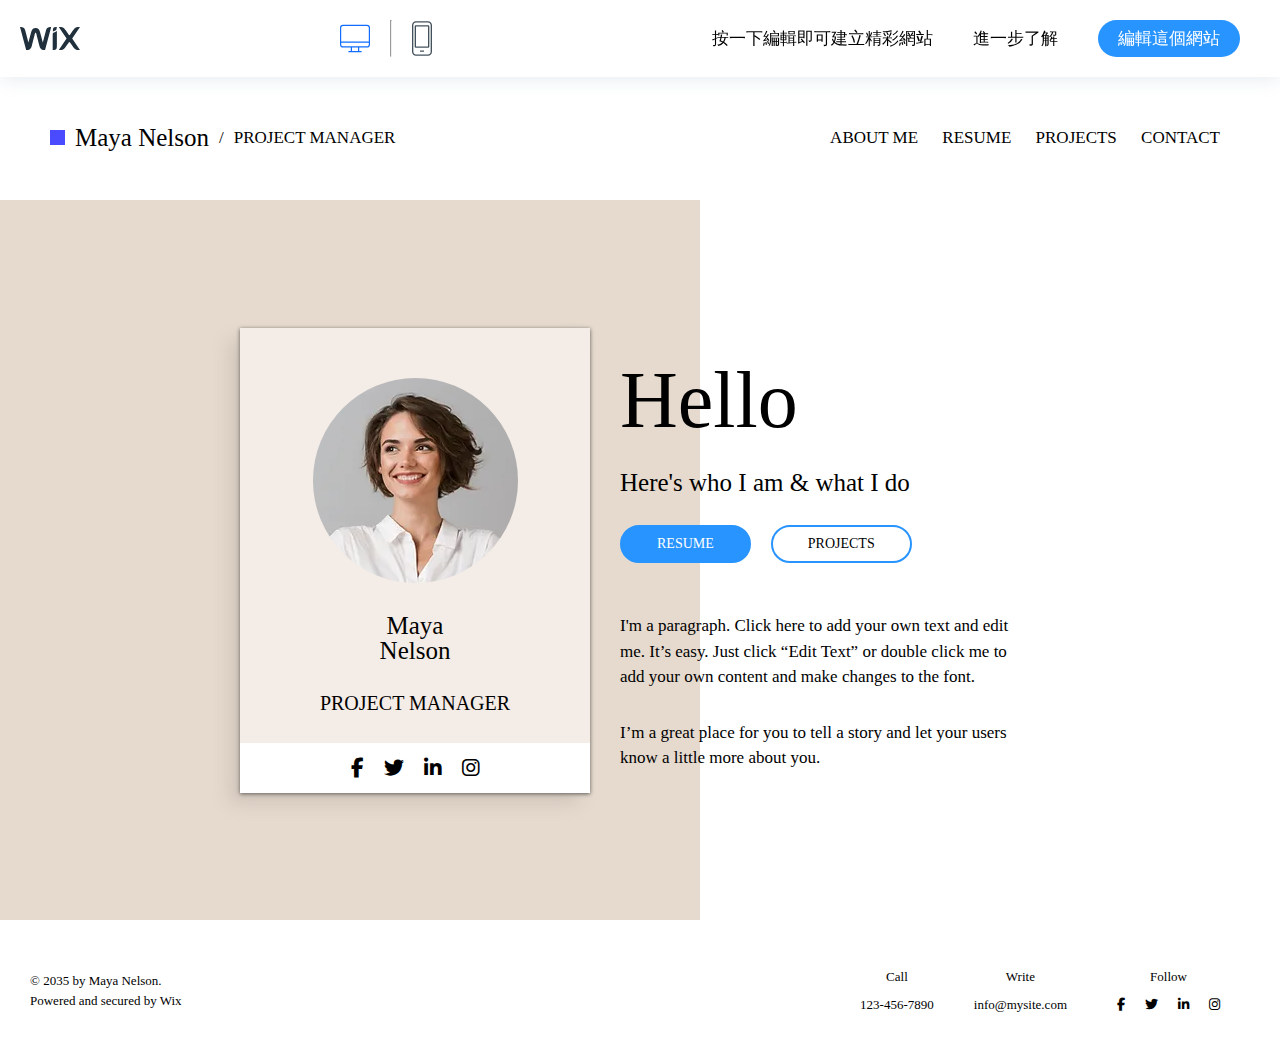
==== index.html @ eb4ec643 "try01" ====
<!DOCTYPE html>
<html lang="en">

<head>
    <meta charset="UTF-8">
    <meta name="viewport" content="width=device-width, initial-scale=1.0">
    <link rel="stylesheet" href="https://cdnjs.cloudflare.com/ajax/libs/font-awesome/6.5.1/css/all.min.css">
    <link rel="stylesheet" href="./css/reset.css">
    <link rel="stylesheet" href="./css/style.css">
    <title>商業簡歷 Website Template | WIX</title>
</head>

<body>
    <div class="announcement">
        <img class="logo" src="./img/wix.svg" alt="wix">
        <div class="pc_phone_div">
            <img class="pc_img" src="./img/pc.svg" alt="">
            <hr>
            <img class="phone_img" src="./img/phone.svg" alt="">
        </div>
        <div class="edit_web">
            <p>按一下編輯即可建立精彩網站</p>
            <a href="">進一步了解</a>
            <a class="edit_web_btn" href="">編輯這個網站</a>
        </div>
    </div>
    <header>
        <h1><span></span><a class="header_name" href="">Maya Nelson</a> / <a href="">PROJECT MANAGER</a></h1>
        <nav>
            <a href="">ABOUT ME</a>
            <a href="">RESUME</a>
            <a href="">PROJECTS</a>
            <a href="">CONTACT</a>
        </nav>
        <i class="fa-solid fa-bars"></i>
    </header>
    <div class="about_me_block">
        <div class="about_me_name">
            <img src="./img/woman.webp" alt="">
            <h1>Maya Nelson</h1>
            <h2>PROJECT MANAGER</h2>
            <ul>
                <li><i class="fa-brands fa-facebook-f"></i></li>
                <li><i class="fa-brands fa-twitter"></i></li>
                <li><i class="fa-brands fa-linkedin-in"></i></li>
                <li><i class="fa-brands fa-instagram"></i></li>
            </ul>
        </div>
        <div class="about_me_content">
            <h1>Hello</h1>
            <h2>Here's who I am & what I do</h2>
            <div>
                <a class="about_me_content_RESUME_btn" href="">RESUME</a>
                <a class="about_me_content_PROJECTS_btn" href="">PROJECTS</a>
            </div>
            <p>
                I'm a paragraph. Click here to add your own text and edit me.
                It’s easy. Just click “Edit Text” or double click me to add 
                your own content and make changes to the font.
            </p>
            <p>
                I’m a great place for you to tell a story and let your users know a little more about you.
            </p>
        </div>
    </div>
        <footer>
            <div class="footer_Ltd_block">
                <p class="footer_Ltd">
                    © 2035 by Maya Nelson.<br>
                    Powered and secured by 
                    <a href="">Wix</a>
                </p>
            </div>
            <div class="contact_information">
                <div>
                    <h6>Call</h6>
                    <p>123-456-7890</p>
                </div>
                <div>
                    <h6>Write</h6>
                    <p>info@mysite.com</p>
                </div>
                <div>
                    <h6>Follow</h6>
                    <ul>
                        <li><i class="fa-brands fa-facebook-f"></i></li>
                        <li><i class="fa-brands fa-twitter"></i></li>
                        <li><i class="fa-brands fa-linkedin-in"></i></li>
                        <li><i class="fa-brands fa-instagram"></i></li>
                    </ul>
                </div>
            </div>
        </footer>
</body>

</html>
---- css/style.css ----
:root{
    --color-white: #FFFFFF;
    --color-blue: #2894FF;
    --color-blue2: 	#4A4AFF;
    --color-primary: rgb(244,236,230);
    --color-primary2: rgb(230,218,206);
    --color-black: #000000;
}
*{
    /* outline: 1px solid red; */
    position: relative;
    box-sizing: border-box;
}
body{
    font-size: 17px;
}
a{
    text-decoration: none;
    color: var(--color-black);
}
i{
    cursor: pointer;
}
.announcement{
    background-color: var(--color-white);
    box-shadow: 0 2px 18px 0 rgba(129,162,182,.2);
    position: fixed;
    top: 0;
    left: 0;
    right: 0;
    display: flex;
    justify-content: space-between;
    padding: 20px;
    z-index: 999;
}
.announcement img{
    cursor: pointer;
}
.logo{
    width: 60px;
}
.pc_phone_div{
    display: flex;
}
.pc_phone_div hr{
    margin: 0 20px;
}
.pc_img{
    width: 30px;
}
.phone_img{
    width: 20px;
}
.edit_web{
    display: flex;
    align-items: center;
}
.edit_web p,
.edit_web a{
    margin: 0 20px;
}
.edit_web_btn{
    padding: 10px 20px;
    border-radius: 50px;
    background-color: var(--color-blue);
    color: var(--color-white);
}
.edit_web_btn:hover{
    opacity: 0.8;
}

header{
    margin-top: 75px;
    display: flex;
    justify-content: space-between;
    padding: 50px;
    align-items: center;
}
header h1{
    display: flex;
    align-items: center;
}
header h1 span{
    width: 15px;
    height: 15px;
    background-color: var(--color-blue2);
    display: block;    
    margin: auto;
}
header h1 a{
    margin: 0 10px;
}
.header_name{
    font-size: 25px;
}
header nav a{
    margin: 0 10px;
}
header nav a:hover{
    color: var(--color-blue);
}
.fa-bars{
    display: none;
    font-size: 30px;
}

.about_me_block{
    display: flex;
    min-height: 80vh;
    justify-content: center;
}
.about_me_block::before{
    content: "";
    background-color: var(--color-primary2);
    width: 700px;
    height: 100%;
    position: absolute;
    left: 0;
}

.about_me_name,
.about_me_content{
    margin: auto 0;
    max-height: 500px;
    height: 100%;
}
.about_me_name{
    background-color: var(--color-primary);
    box-shadow: -11.31px 11.31px 17px 0px rgba(138,131,124,0.23),0 1px 4px rgba(0,0,0,.6);
    max-width: 350px;
    width: 100%;
    padding: 50px 0;
}
.about_me_name img{
    border-radius: 100%;
}
.about_me_name h1,
.about_me_name h2{
    text-align: center;
}
.about_me_name h1{
    word-wrap:break-word;
    width: 100px;
    font-size: 25px;
    margin: 30px auto;
}
.about_me_name h2{
    font-size: 20px;
    margin: 30px auto;
}
.about_me_name img{
    display: block;
    margin: 0 auto;
}
.about_me_name ul{
    background-color: var(--color-white);
    display: flex;
    justify-content: center;
    position: absolute;
    bottom: 0;
    width: 100%;
    padding: 15px 0;
}
.about_me_name ul li{
    margin: 0 10px;
}
.about_me_name i{
    font-size: 20px;
}

.about_me_content{
    max-width: 450px;
    width: 100%;
    padding: 50px 30px;
}
.about_me_content h1{
    font-size: 80px;
}
.about_me_content h2{
    font-size: 25px;
    margin: 30px auto;
}
.about_me_content div{
    display: flex;
    margin-bottom: 50px;
}
.about_me_content a{
    font-size: 14px;
    padding: 10px 35px;
    border-radius: 50px;
    border: var(--color-blue) solid 2px;
    margin-right: 20px;
}
.about_me_content_RESUME_btn{
    background-color: var(--color-blue);
    color: var(--color-white);
}
.about_me_content_RESUME_btn:hover{
    background-color: var(--color-white);
    color: var(--color-black);
}
.about_me_content_PROJECTS_btn{
    background-color: var(--color-white);
}
.about_me_content_PROJECTS_btn:hover{
    background-color: var(--color-blue);
    color: var(--color-white);
}
.about_me_content p{
    line-height: 1.5;
    margin-top: 30px;
}

footer{
    display: flex;
    justify-content: space-between;
    padding: 50px 30px;
    font-size: 13px;
}
footer div{
    margin: auto 0;
}
.footer_Ltd{
    line-height: 1.5;
}
.contact_information{
    display: flex;
    text-align: center;
}
.contact_information div{
    margin: 0 20px;
}
.contact_information h6{
    margin-bottom: 15px;
}
.contact_information ul{
    display: flex;
}
.contact_information ul i{
    margin: 0 10px;
}



/* ipad */
@media screen and (max-width: 768px) and (min-width: 376px){
    .announcement{
        display: none;
    }
    header{
        display: flex;
        margin: 0 auto;
        padding: 30px 10px;
    }
    header nav {
        display: none;
    }
    header h1 span{
        margin: 0 0 0 10px;
    }
    header h1{
        width: 100%;
    }
    header .fa-bars{
        display: block;
    }
    .about_me_block{
        display: block;
    }
    .about_me_block::before{
        width: 100%;
    }
    .about_me_name{
        margin: 0 auto;
    }
    .about_me_content{
        margin: 0 auto;
        text-align: center;
    }
    .about_me_content a{
        margin: 0 auto;
    }
    footer{
        flex-wrap: wrap;
    }
    .footer_Ltd_block{
        margin-top: 20px;
        margin-left: 20px;
        order: 2;
    }
    .contact_information{
        flex-wrap: wrap;
        text-align: left;
    }
    .contact_information div{
        padding: 10px;
    }
    .contact_information li{
        margin-left: -10px;
    }
}

/* mobile */
@media screen and (max-width: 375px) {
    .announcement{
        display: none;
    }
    header{
        margin: 0 auto;
        padding: 30px 0;
    }
    header nav {
        display: none;
    }
    header h1 span{
        margin: 0 0 0 10px;
    }
    header h1{
        width: 100%;
    }
    .header_name,
    header h1 a{
        font-size: 13px;
    }
    header .fa-bars{
        display: block;
        margin-right: 10px;
    }
    .about_me_block{
        display: block;
    }
    .about_me_block::before{
        width: 100%;
    }
    .about_me_name{
        margin: 0 auto;
    }
    .about_me_content{
        margin: 0 auto;
        text-align: left;
    }
    .about_me_content a{
        margin: 0 auto;
    }
    footer{
        flex-wrap: wrap;
    }
    .footer_Ltd_block{
        margin-top: 20px;
        margin-left: 30px;
        order: 2;
    }
    .contact_information{
        flex-wrap: wrap;
        text-align: left;
    }
    .contact_information div{
        padding: 10px;
    }
    .contact_information li{
        margin-left: -10px;
    }
}
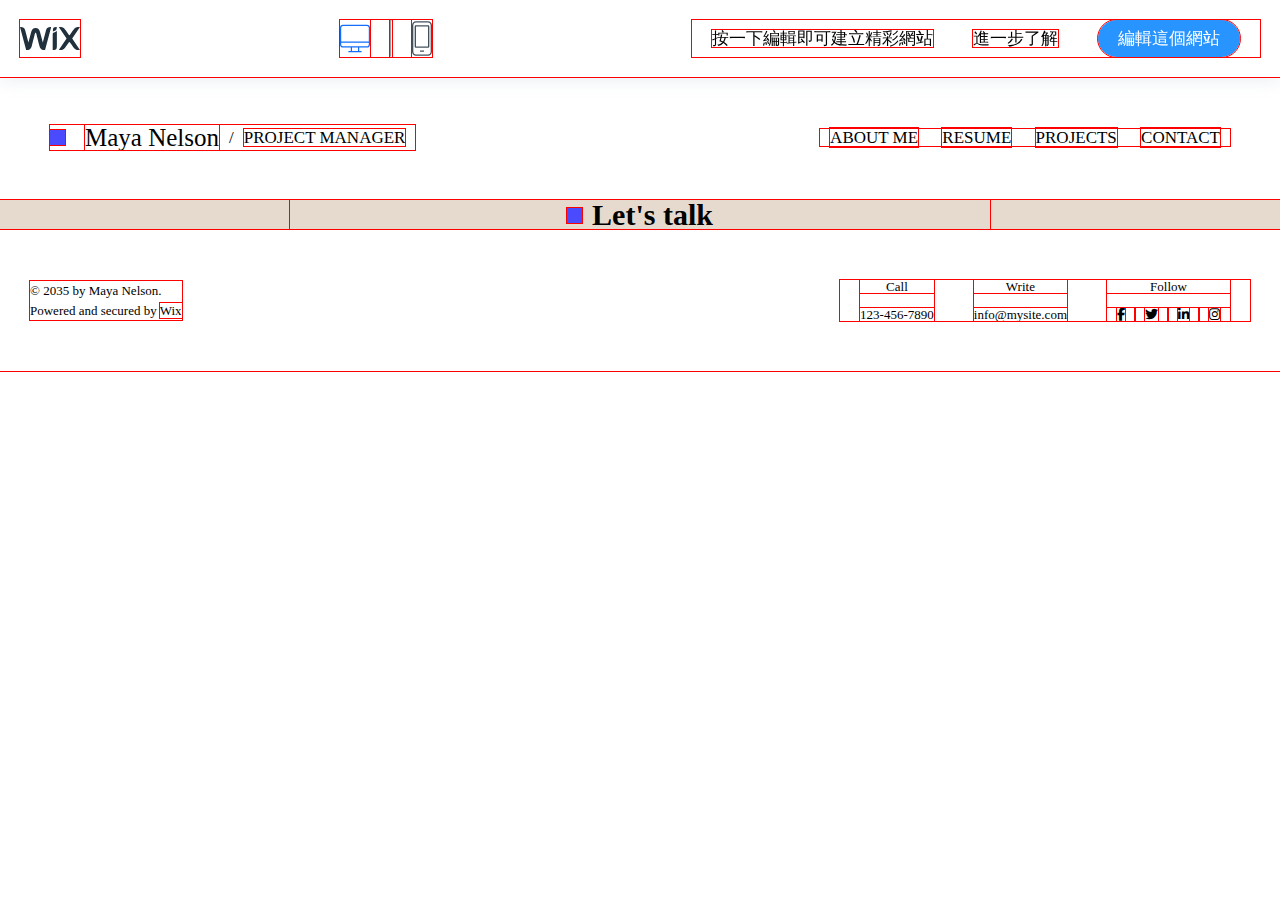
==== commit 1077e21c: "聯繫切版待完成" ====
--- a/index.html
+++ b/index.html
@@ -25,7 +25,7 @@
         </div>
     </div>
     <header>
-        <h1><span></span><a class="header_name" href="">Maya Nelson</a> / <a href="">PROJECT MANAGER</a></h1>
+        <h1><span class="blue_square"></span><a class="header_name" href="">Maya Nelson</a> / <a href="">PROJECT MANAGER</a></h1>
         <nav>
             <a href="">ABOUT ME</a>
             <a href="">RESUME</a>
@@ -34,7 +34,8 @@
         </nav>
         <i class="fa-solid fa-bars"></i>
     </header>
-    <div class="about_me_block">
+    <!-- 關於我 -->
+    <!-- <div class="about_me_block">
         <div class="about_me_name">
             <img src="./img/woman.webp" alt="">
             <h1>Maya Nelson</h1>
@@ -62,35 +63,177 @@
                 I’m a great place for you to tell a story and let your users know a little more about you.
             </p>
         </div>
+    </div> -->
+
+    <!-- 簡歷 -->
+    <!-- <div class="resume_block">
+        <div class="center_block">
+            <span class="blue_square"></span>
+            <h1>Resume</h1>
+        </div>
+        <div class="Experience_block">
+            <h2>Experience</h2>
+            <a href="">DOWNLOAD CV</a>
+        </div>
+        <div class="Experience_card">
+            <div class="card_title">
+                <h3>2035 - Present</h3>
+                <h4>JOB POSITION</h4>
+                <h5>Company Name</h5>
+                <h5>Company Location</h5>
+            </div>
+            <div class="card_contact">
+                <p>
+                    I'm a paragraph. Click here to add your own text and edit me. It’s easy. 
+                    Just click “Edit Text” or double click me to add your own content and make changes to the font.
+                </p>
+                <p>
+                    I’m a great place for you to tell a story and let your users know a little more about you.
+                </p>
+            </div>
+        </div>
+
+
+        <div class="Education_block">
+            <h2>Education</h2>
+        </div>
+        <div class="Education_card">
+            <div class="card_title">
+                <h3>2035 - 2035</h3>
+                <h4>UNIVERSITY NAME</h4>
+                <h5>Degree Level</h5>
+                <h5>University Location</h5>
+            </div>
+            <div class="card_contact">
+                <p>
+                    I'm a paragraph. Click here to add your own text and edit me. It’s easy. 
+                    Just click “Edit Text” or double click me to add your own content and make changes to the font.
+                </p>
+                <p>
+                    I’m a great place for you to tell a story and let your users know a little more about you.
+                </p>
+            </div>
+        </div>
+        <div class="skill_Language_card">
+            <h2>Professional skillset</h2>
+            <div class="skill">
+                <p><span class="blue_square"></span>Entrepreneurial Mindset</p>
+                <p><span class="blue_square"></span>Go-to-Market Planning</p>
+                <p><span class="blue_square"></span>Teamwork & Collaboration</p>
+                <p><span class="blue_square"></span>Digital Analytics</p>
+            </div>
+            <h2>Languages</h2>
+            <div class="language">
+                <p><span class="blue_square"></span>English (native)</p>
+                <p><span class="blue_square"></span>French (proficient)</p>
+                <p><span class="blue_square"></span>Spanish (proficient)</p>
+            </div>
+        </div>
+
+    </div> -->
+
+
+    <!-- 專案 -->
+    <!-- <div class="project_block">
+        <h1 class="project_title"><span class="blue_square"></span>Projects</h1>
+        <p class="project_contact">
+            I'm a paragraph. Click here to add your own text and edit me.
+            It’s easy. Just click “Edit Text” or double click me to add 
+            your own content and make changes to the font. I’m a great 
+            place for you to tell a story and let your users know a 
+            little more about you.
+        </p>
+        <div class="project_card">
+            <div class="card_left">
+                <div class="card_title">
+                    <h1>Project name 01</h1>
+                    <h2>Role Title</h2>
+                </div>
+                <p>
+                    I'm a paragraph. Click here to add your own text and edit me. 
+                    It’s easy. Just click “Edit Text” or double click me to add 
+                    your own content and make changes to the font. I’m a great 
+                    place for you to tell a story and let your users know a little 
+                    more about you.
+                </p>
+            </div>
+            <div class="card_right">
+                <img src="./img/Leaflet.webp" alt="">
+            </div>
+        </div>
+        <div class="project_card">
+            <div class="card_left">
+                <div class="card_title">
+                    <h1>Project name 01</h1>
+                    <h2>Role Title</h2>
+                </div>
+                <p>
+                    I'm a paragraph. Click here to add your own text and edit me. 
+                    It’s easy. Just click “Edit Text” or double click me to add 
+                    your own content and make changes to the font. I’m a great 
+                    place for you to tell a story and let your users know a little 
+                    more about you.
+                </p>
+            </div>
+            <div class="card_right">
+                <img src="./img/Website_Mockup.webp" alt="">
+            </div>
+        </div>
+        <div class="project_card">
+            <div class="card_left">
+                <div class="card_title">
+                    <h1>Project name 01</h1>
+                    <h2>Role Title</h2>
+                </div>
+                <p>
+                    I'm a paragraph. Click here to add your own text and edit me. 
+                    It’s easy. Just click “Edit Text” or double click me to add 
+                    your own content and make changes to the font. I’m a great 
+                    place for you to tell a story and let your users know a little 
+                    more about you.
+                </p>
+            </div>
+            <div class="card_right">
+                <img src="./img/App Screen.webp" alt="">
+            </div>
+        </div>
+    </div> -->
+
+
+    <!-- 聯繫 -->
+    <div class="contact_block">
+        <h1 class="talk_title"><span class="blue_square"></span>Let's talk</h1>
     </div>
-        <footer>
-            <div class="footer_Ltd_block">
-                <p class="footer_Ltd">
-                    © 2035 by Maya Nelson.<br>
-                    Powered and secured by 
-                    <a href="">Wix</a>
-                </p>
-            </div>
-            <div class="contact_information">
-                <div>
-                    <h6>Call</h6>
-                    <p>123-456-7890</p>
-                </div>
-                <div>
-                    <h6>Write</h6>
-                    <p>info@mysite.com</p>
-                </div>
-                <div>
-                    <h6>Follow</h6>
-                    <ul>
-                        <li><i class="fa-brands fa-facebook-f"></i></li>
-                        <li><i class="fa-brands fa-twitter"></i></li>
-                        <li><i class="fa-brands fa-linkedin-in"></i></li>
-                        <li><i class="fa-brands fa-instagram"></i></li>
-                    </ul>
-                </div>
-            </div>
-        </footer>
+
+
+    <footer>
+        <div class="footer_Ltd_block">
+            <p class="footer_Ltd">
+                © 2035 by Maya Nelson.<br>
+                Powered and secured by 
+                <a href="">Wix</a>
+            </p>
+        </div>
+        <div class="contact_information">
+            <div>
+                <h6>Call</h6>
+                <p>123-456-7890</p>
+            </div>
+            <div>
+                <h6>Write</h6>
+                <p>info@mysite.com</p>
+            </div>
+            <div>
+                <h6>Follow</h6>
+                <ul>
+                    <li><i class="fa-brands fa-facebook-f"></i></li>
+                    <li><i class="fa-brands fa-twitter"></i></li>
+                    <li><i class="fa-brands fa-linkedin-in"></i></li>
+                    <li><i class="fa-brands fa-instagram"></i></li>
+                </ul>
+            </div>
+        </div>
+    </footer>
 </body>
 
 </html>--- a/css/style.css
+++ b/css/style.css
@@ -8,7 +8,7 @@
     --color-black: #000000;
 }
 *{
-    /* outline: 1px solid red; */
+    outline: 1px solid red;
     position: relative;
     box-sizing: border-box;
 }
@@ -81,12 +81,12 @@
     display: flex;
     align-items: center;
 }
-header h1 span{
+.blue_square{
     width: 15px;
     height: 15px;
     background-color: var(--color-blue2);
     display: block;    
-    margin: auto;
+    margin: auto 10px auto 0;
 }
 header h1 a{
     margin: 0 10px;
@@ -105,6 +105,7 @@
     font-size: 30px;
 }
 
+/* =========== 關於我 =========== */
 .about_me_block{
     display: flex;
     min-height: 80vh;
@@ -212,11 +213,170 @@
     margin-top: 30px;
 }
 
+/* =========== 簡歷 =========== */
+.resume_block{
+    width: 100%;
+    background-color: var(--color-primary2);
+    padding: 100px 30px;
+}
+.center_block{
+    justify-content: center;
+}
+.center_block h1{
+    margin-left: 10px;
+    font-size: 30px;
+    font-weight: bolder;
+}
+.resume_block .center_block,
+.Experience_block,
+.Education_block
+{
+    display: flex;
+    max-width: 700px;
+    margin: 0 auto;
+}
+.Experience_block{
+    justify-content: space-between;
+}
+.Experience_block h2,
+.Education_block h2,
+.skill_Language_card h2{
+    font-size: 25px;
+    font-weight: bolder;
+    padding: 20px;
+}
+.Experience_block a{
+    background-color: var(--color-blue2);
+    color: var(--color-white);
+    padding: 10px 20px;
+    border-radius: 30px;
+    font-size: 14px;
+    margin: auto 30px auto 0;
+}
+.Experience_card,
+.Education_card{
+    display: flex;
+    background-color: var(--color-white);
+    max-width: 700px;
+    width: 100%;
+    margin: 0 auto;
+}
+.resume_block .card_title{
+    max-width: 400px;
+    width: 100%;
+    padding: 100px 30px;
+}
+.resume_block .card_title h3,
+.resume_block .card_title h4,
+.resume_block .card_title h5{
+    margin: 20px 0;
+}
+
+.card_contact{
+    padding: 0 30px;
+    margin: auto;
+}
+.card_contact p{
+    margin: 30px 0;
+    line-height: 1.5;
+}
+.skill_Language_card{
+    background-color: var(--color-white);
+    max-width: 700px;
+    width: 100%;
+    margin: 100px auto 0 auto;
+}
+.skill_Language_card .skill,
+.skill_Language_card .language{
+    display: flex;
+    flex-wrap: wrap;
+}
+.skill_Language_card .skill p,
+.skill_Language_card .language p{
+    display: flex;
+    margin: 20px;
+    width: 230px;
+}
+
+/* =========== 專案 =========== */
+.project_block{
+    background-color: var(--color-primary2);
+ 
+    padding: 100px 0;
+}
+.project_title,
+.project_contact,
+.project_card
+{
+    max-width: 700px;
+    width: 100%;
+}
+.project_title{
+    display: flex;
+    justify-content: center;
+    font-size: 30px;
+    font-weight: bolder;
+    margin: 0 auto;
+}
+.project_contact{
+    text-align: center;
+    padding: 20px 30px;
+    margin: 0 auto;
+}
+.project_card{
+    display: flex;
+    margin: 100px auto;
+    background-color: var(--color-white);
+}
+.project_block .card_title{
+    border-left: 10px solid var(--color-blue2);
+    padding: 10px 30px;
+}
+.project_block .card_title h1,
+.project_block .card_title h2{
+    margin: 10px 0;
+}
+.project_block .card_title h1{
+    font-size: 25px;
+    font-weight: bolder;
+    color: var(--color-blue2);
+}
+.card_left{
+    margin: auto 0;
+}
+.card_left p{
+    padding: 50px 30px;
+}
+
+/* =========== 聯繫 =========== */
+.contact_block{
+    background-color: var(--color-primary2);
+}
+.talk_title{
+    max-width: 700px;
+    width: 100%;
+    margin: 0 auto;
+}
+.talk_title{
+    display: flex;
+    justify-content: center;
+    font-size: 30px;
+    font-weight: bolder;
+}
+
+
+
+
+
+
+
+/* =========== footer =========== */
 footer{
     display: flex;
     justify-content: space-between;
     padding: 50px 30px;
     font-size: 13px;
+    background-color: var(--color-white);
 }
 footer div{
     margin: auto 0;
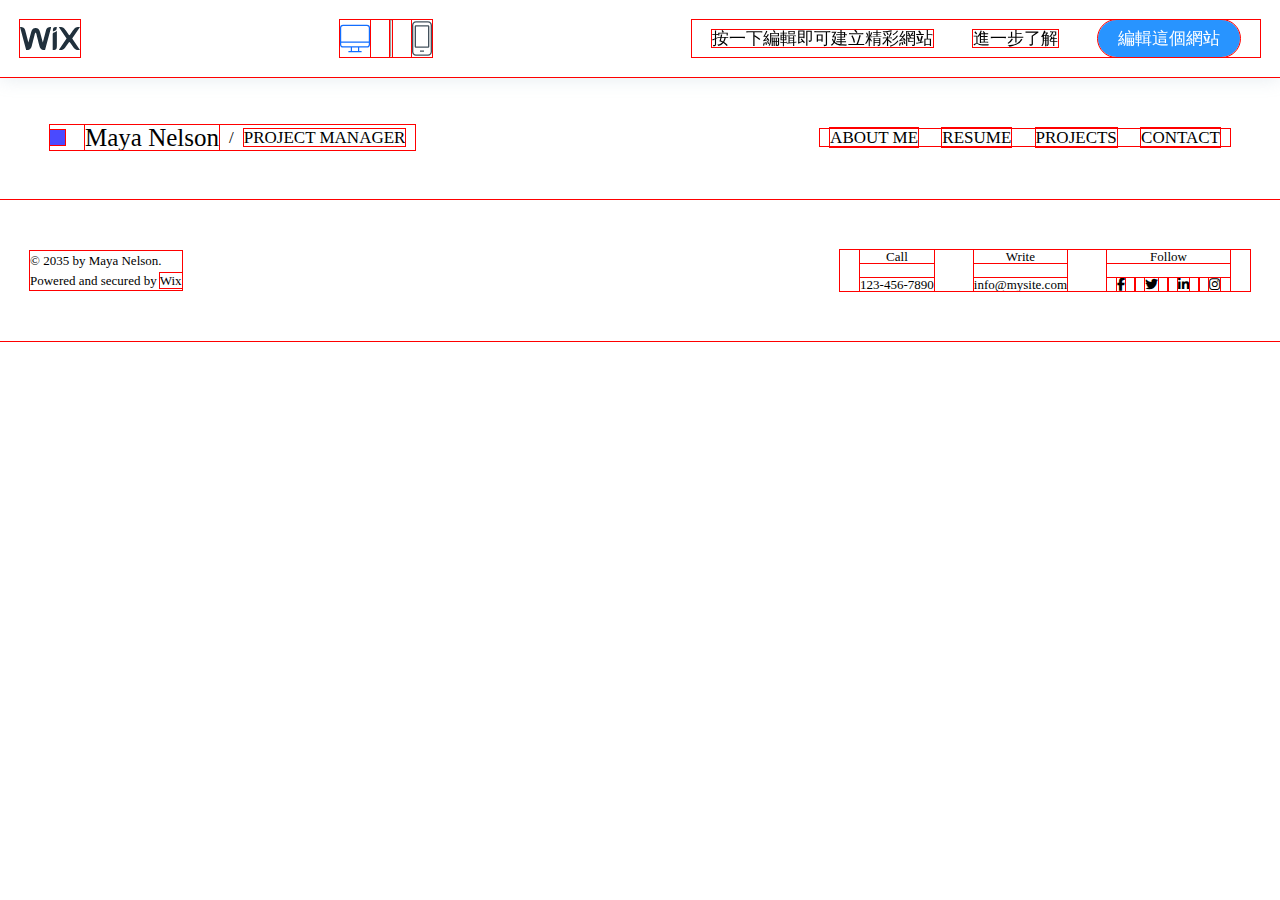
==== commit e1b9acee: "聯繫切板完成D" ====
--- a/index.html
+++ b/index.html
@@ -201,11 +201,35 @@
 
 
     <!-- 聯繫 -->
-    <div class="contact_block">
+    <!-- <div class="contact_block">
         <h1 class="talk_title"><span class="blue_square"></span>Let's talk</h1>
-    </div>
-
-
+        <form action="">
+            <div class="first_Last">
+                <label for="contact_first_name">
+                    First Name *
+                    <input type="text" id="contact_first_name">
+                </label>
+                <label for="contact_Last_name">
+                    Last Name *
+                    <input type="text" id="contact_Last_name">
+                </label>
+            </div>
+            <label for="contact_email">
+                Email *
+                <input type="text" id="contact_email">
+            </label>
+            <label for="contact_subject">
+                Subject
+                <input type="text" id="contact_subject">
+            </label>
+            <label for="contact_message">
+                Message
+                <input type="text" id="contact_message">
+            </label>
+            <button type="button">SEND</button>
+        </form>
+    </div> -->
+    
     <footer>
         <div class="footer_Ltd_block">
             <p class="footer_Ltd">
--- a/css/style.css
+++ b/css/style.css
@@ -351,11 +351,14 @@
 /* =========== 聯繫 =========== */
 .contact_block{
     background-color: var(--color-primary2);
-}
-.talk_title{
+    padding: 100px 0;
+}
+.talk_title,
+.contact_block form{
     max-width: 700px;
     width: 100%;
     margin: 0 auto;
+    padding: 30px;
 }
 .talk_title{
     display: flex;
@@ -363,10 +366,43 @@
     font-size: 30px;
     font-weight: bolder;
 }
-
-
-
-
+.first_Last{
+    display: flex;
+    justify-content: space-between;
+}
+.first_Last label{
+    width: 45%;
+}
+.contact_block form{
+    background-color: var(--color-white);
+}
+#contact_first_name,
+#contact_Last_name,
+#contact_email,
+#contact_subject,
+#contact_message
+{
+    display: block;
+    width: 100%;
+    margin: 20px 0;
+    border: none;
+    border-bottom: var(--color-black) solid 2px;
+    font-size: 18px;
+    padding: 10px 15px;
+}
+.contact_block form button{
+    padding: 8px 30px;
+    border-radius: 30px;
+    border: 3px solid var(--color-blue2);
+    font-weight: bolder;
+    background-color: var(--color-blue2);
+    color: var(--color-white);
+    cursor: pointer;
+}
+.contact_block form button:hover{
+    background-color: var(--color-white);
+    color: var(--color-black);
+}
 
 
 
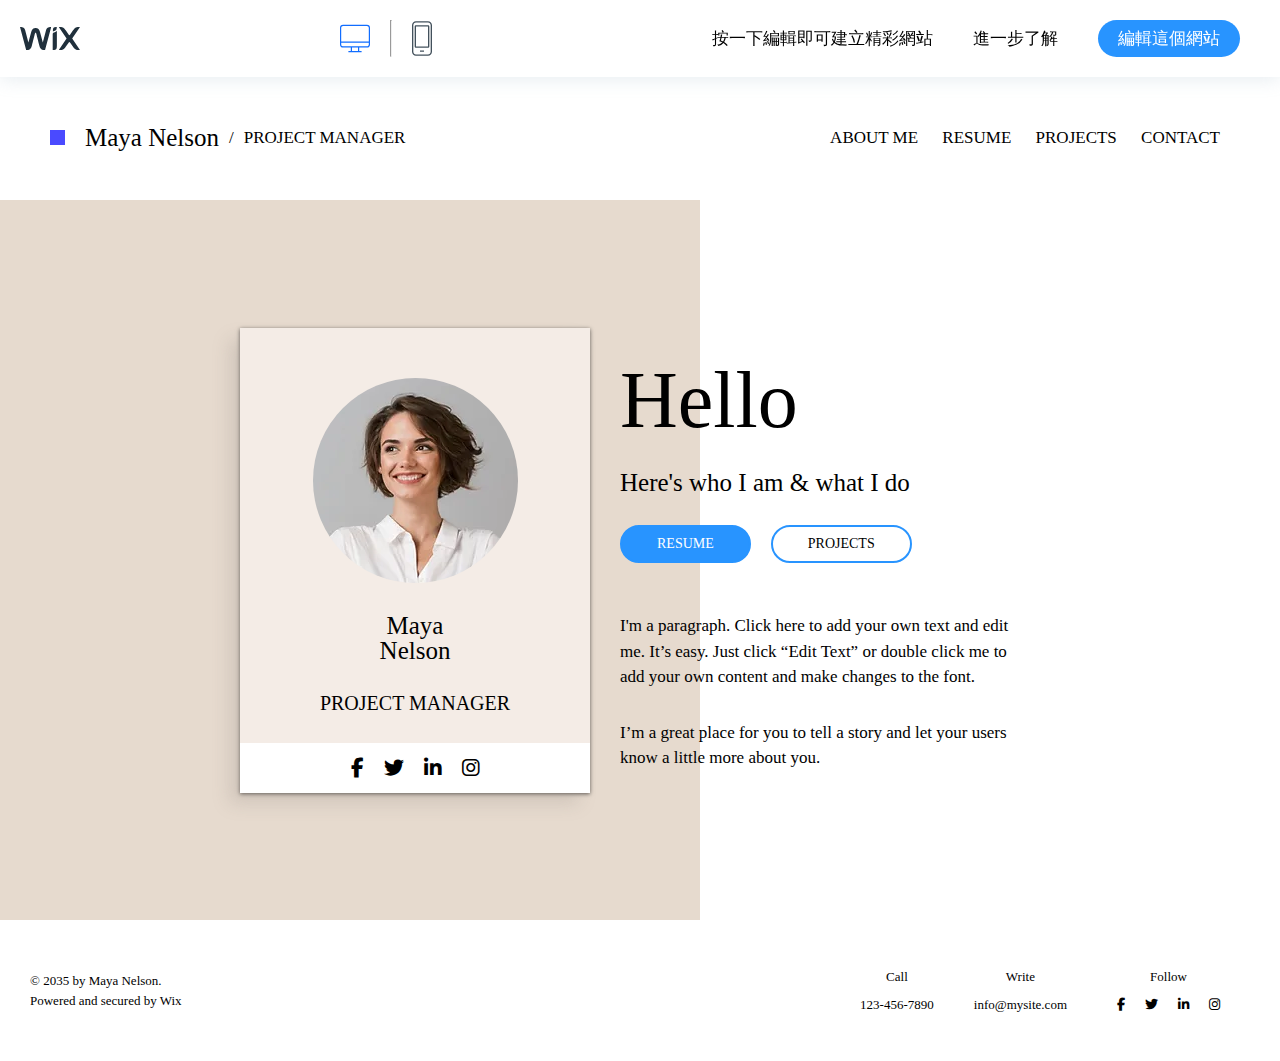
==== commit 519ba77b: "完成作業03" ====
--- a/index.html
+++ b/index.html
@@ -26,115 +26,117 @@
     </div>
     <header>
         <h1><span class="blue_square"></span><a class="header_name" href="">Maya Nelson</a> / <a href="">PROJECT MANAGER</a></h1>
-        <nav>
-            <a href="">ABOUT ME</a>
-            <a href="">RESUME</a>
-            <a href="">PROJECTS</a>
-            <a href="">CONTACT</a>
+        <nav class="header_nav">
+            <a href="#">ABOUT ME</a>
+            <a href="#">RESUME</a>
+            <a href="#">PROJECTS</a>
+            <a href="#">CONTACT</a>
         </nav>
         <i class="fa-solid fa-bars"></i>
     </header>
-    <!-- 關於我 -->
-    <!-- <div class="about_me_block">
-        <div class="about_me_name">
-            <img src="./img/woman.webp" alt="">
-            <h1>Maya Nelson</h1>
-            <h2>PROJECT MANAGER</h2>
-            <ul>
-                <li><i class="fa-brands fa-facebook-f"></i></li>
-                <li><i class="fa-brands fa-twitter"></i></li>
-                <li><i class="fa-brands fa-linkedin-in"></i></li>
-                <li><i class="fa-brands fa-instagram"></i></li>
-            </ul>
-        </div>
-        <div class="about_me_content">
-            <h1>Hello</h1>
-            <h2>Here's who I am & what I do</h2>
-            <div>
-                <a class="about_me_content_RESUME_btn" href="">RESUME</a>
-                <a class="about_me_content_PROJECTS_btn" href="">PROJECTS</a>
-            </div>
-            <p>
-                I'm a paragraph. Click here to add your own text and edit me.
-                It’s easy. Just click “Edit Text” or double click me to add 
-                your own content and make changes to the font.
-            </p>
-            <p>
-                I’m a great place for you to tell a story and let your users know a little more about you.
-            </p>
-        </div>
-    </div> -->
-
-    <!-- 簡歷 -->
-    <!-- <div class="resume_block">
-        <div class="center_block">
-            <span class="blue_square"></span>
-            <h1>Resume</h1>
-        </div>
-        <div class="Experience_block">
-            <h2>Experience</h2>
-            <a href="">DOWNLOAD CV</a>
-        </div>
-        <div class="Experience_card">
-            <div class="card_title">
-                <h3>2035 - Present</h3>
-                <h4>JOB POSITION</h4>
-                <h5>Company Name</h5>
-                <h5>Company Location</h5>
-            </div>
-            <div class="card_contact">
-                <p>
-                    I'm a paragraph. Click here to add your own text and edit me. It’s easy. 
-                    Just click “Edit Text” or double click me to add your own content and make changes to the font.
+    <div class="change_block">
+
+        <!-- 關於我 -->
+        <div class="about_me_block">
+            <div class="about_me_name">
+                <img src="./img/woman.webp" alt="">
+                <h1>Maya Nelson</h1>
+                <h2>PROJECT MANAGER</h2>
+                <ul>
+                    <li><i class="fa-brands fa-facebook-f"></i></li>
+                    <li><i class="fa-brands fa-twitter"></i></li>
+                    <li><i class="fa-brands fa-linkedin-in"></i></li>
+                    <li><i class="fa-brands fa-instagram"></i></li>
+                </ul>
+            </div>
+            <div class="about_me_content">
+                <h1>Hello</h1>
+                <h2>Here's who I am & what I do</h2>
+                <div>
+                    <a class="about_me_content_RESUME_btn" href="">RESUME</a>
+                    <a class="about_me_content_PROJECTS_btn" href="">PROJECTS</a>
+                </div>
+                <p>
+                    I'm a paragraph. Click here to add your own text and edit me.
+                    It’s easy. Just click “Edit Text” or double click me to add 
+                    your own content and make changes to the font.
                 </p>
                 <p>
                     I’m a great place for you to tell a story and let your users know a little more about you.
                 </p>
             </div>
         </div>
-
-
-        <div class="Education_block">
-            <h2>Education</h2>
-        </div>
-        <div class="Education_card">
-            <div class="card_title">
-                <h3>2035 - 2035</h3>
-                <h4>UNIVERSITY NAME</h4>
-                <h5>Degree Level</h5>
-                <h5>University Location</h5>
-            </div>
-            <div class="card_contact">
-                <p>
-                    I'm a paragraph. Click here to add your own text and edit me. It’s easy. 
-                    Just click “Edit Text” or double click me to add your own content and make changes to the font.
-                </p>
-                <p>
-                    I’m a great place for you to tell a story and let your users know a little more about you.
-                </p>
-            </div>
-        </div>
-        <div class="skill_Language_card">
-            <h2>Professional skillset</h2>
-            <div class="skill">
-                <p><span class="blue_square"></span>Entrepreneurial Mindset</p>
-                <p><span class="blue_square"></span>Go-to-Market Planning</p>
-                <p><span class="blue_square"></span>Teamwork & Collaboration</p>
-                <p><span class="blue_square"></span>Digital Analytics</p>
-            </div>
-            <h2>Languages</h2>
-            <div class="language">
-                <p><span class="blue_square"></span>English (native)</p>
-                <p><span class="blue_square"></span>French (proficient)</p>
-                <p><span class="blue_square"></span>Spanish (proficient)</p>
-            </div>
-        </div>
-
-    </div> -->
-
-
-    <!-- 專案 -->
-    <!-- <div class="project_block">
+        
+        <!-- 簡歷 -->
+        <div class="resume_block">
+            <div class="center_block">
+                <span class="blue_square"></span>
+                <h1>Resume</h1>
+            </div>
+            <div class="Experience_block">
+                <h2>Experience</h2>
+                <a href="">DOWNLOAD CV</a>
+            </div>
+            <div class="Experience_card">
+                <div class="card_title">
+                    <h3>2035 - Present</h3>
+                    <h4>JOB POSITION</h4>
+                    <h5>Company Name</h5>
+                    <h5>Company Location</h5>
+                </div>
+                <div class="card_contact">
+                    <p>
+                        I'm a paragraph. Click here to add your own text and edit me. It’s easy. 
+                        Just click “Edit Text” or double click me to add your own content and make changes to the font.
+                    </p>
+                    <p>
+                        I’m a great place for you to tell a story and let your users know a little more about you.
+                    </p>
+                </div>
+            </div>
+            
+            
+            <div class="Education_block">
+                <h2>Education</h2>
+            </div>
+            <div class="Education_card">
+                <div class="card_title">
+                    <h3>2035 - 2035</h3>
+                    <h4>UNIVERSITY NAME</h4>
+                    <h5>Degree Level</h5>
+                    <h5>University Location</h5>
+                </div>
+                <div class="card_contact">
+                    <p>
+                        I'm a paragraph. Click here to add your own text and edit me. It’s easy. 
+                        Just click “Edit Text” or double click me to add your own content and make changes to the font.
+                    </p>
+                    <p>
+                        I’m a great place for you to tell a story and let your users know a little more about you.
+                    </p>
+                </div>
+            </div>
+            <div class="skill_Language_card">
+                <h2>Professional skillset</h2>
+                <div class="skill">
+                    <p><span class="blue_square"></span>Entrepreneurial Mindset</p>
+                    <p><span class="blue_square"></span>Go-to-Market Planning</p>
+                    <p><span class="blue_square"></span>Teamwork & Collaboration</p>
+                    <p><span class="blue_square"></span>Digital Analytics</p>
+                </div>
+                <h2>Languages</h2>
+                <div class="language">
+                    <p><span class="blue_square"></span>English (native)</p>
+                    <p><span class="blue_square"></span>French (proficient)</p>
+                    <p><span class="blue_square"></span>Spanish (proficient)</p>
+                </div>
+            </div>
+            
+        </div>
+        
+        
+        <!-- 專案 -->
+        <div class="project_block">
         <h1 class="project_title"><span class="blue_square"></span>Projects</h1>
         <p class="project_contact">
             I'm a paragraph. Click here to add your own text and edit me.
@@ -197,11 +199,11 @@
                 <img src="./img/App Screen.webp" alt="">
             </div>
         </div>
-    </div> -->
-
-
+    </div>
+    
+    
     <!-- 聯繫 -->
-    <!-- <div class="contact_block">
+    <div class="contact_block">
         <h1 class="talk_title"><span class="blue_square"></span>Let's talk</h1>
         <form action="">
             <div class="first_Last">
@@ -228,8 +230,9 @@
             </label>
             <button type="button">SEND</button>
         </form>
-    </div> -->
+    </div>
     
+</div>
     <footer>
         <div class="footer_Ltd_block">
             <p class="footer_Ltd">
@@ -258,6 +261,7 @@
             </div>
         </div>
     </footer>
+    <script src="./js/index.js"></script>
 </body>
 
 </html>--- a/css/style.css
+++ b/css/style.css
@@ -8,7 +8,7 @@
     --color-black: #000000;
 }
 *{
-    outline: 1px solid red;
+    /* outline: 1px solid red; */
     position: relative;
     box-sizing: border-box;
 }
@@ -18,6 +18,7 @@
 a{
     text-decoration: none;
     color: var(--color-black);
+    cursor: pointer;
 }
 i{
     cursor: pointer;
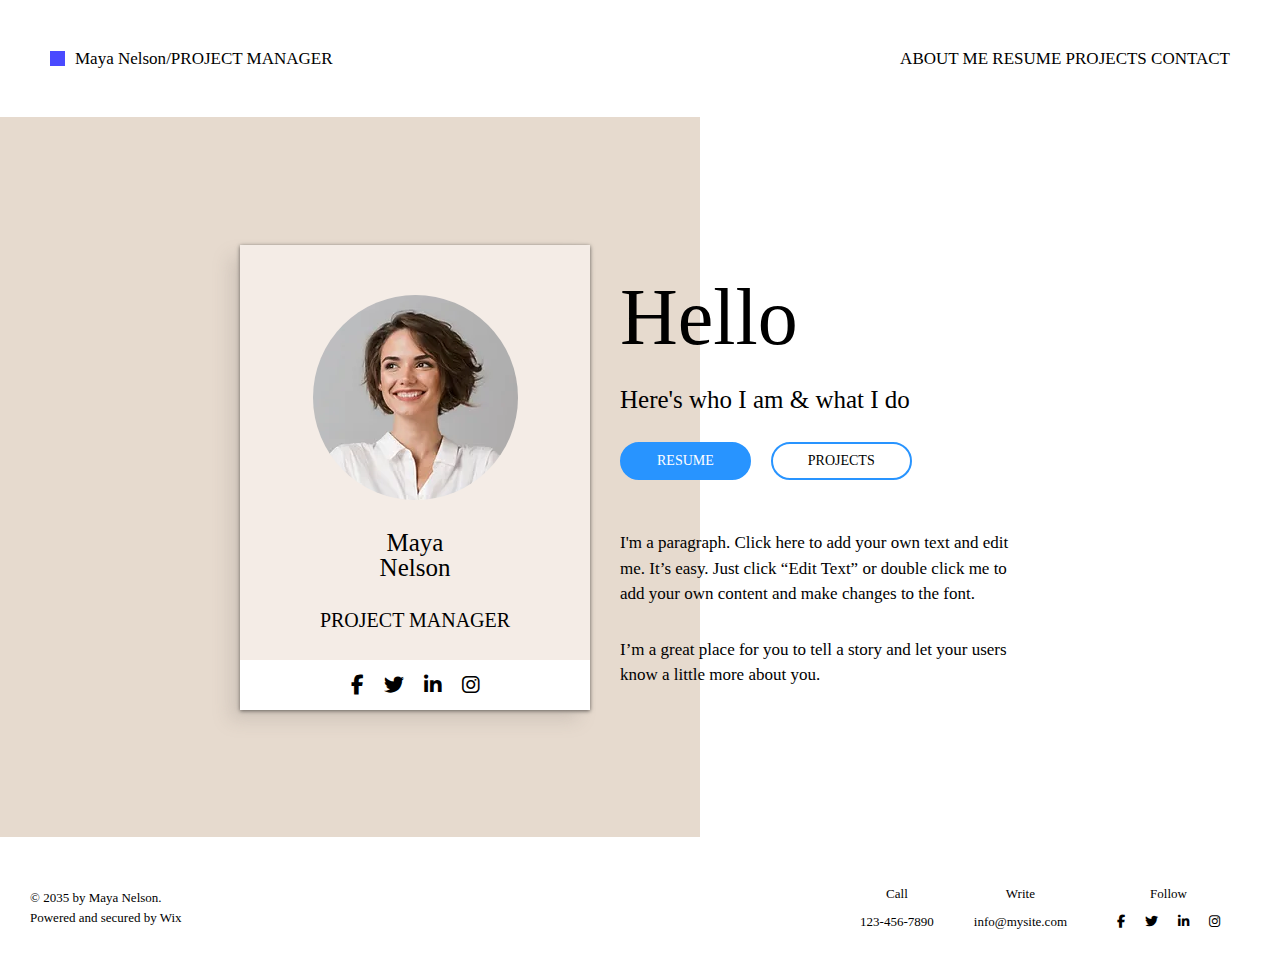
==== commit 3014a82f: "調整切版" ====
--- a/index.html
+++ b/index.html
@@ -7,11 +7,12 @@
     <link rel="stylesheet" href="https://cdnjs.cloudflare.com/ajax/libs/font-awesome/6.5.1/css/all.min.css">
     <link rel="stylesheet" href="./css/reset.css">
     <link rel="stylesheet" href="./css/style.css">
+    <link rel="stylesheet" href="./css/anita.css">
     <title>商業簡歷 Website Template | WIX</title>
 </head>
 
 <body>
-    <div class="announcement">
+    <!-- <div class="announcement">
         <img class="logo" src="./img/wix.svg" alt="wix">
         <div class="pc_phone_div">
             <img class="pc_img" src="./img/pc.svg" alt="">
@@ -23,215 +24,48 @@
             <a href="">進一步了解</a>
             <a class="edit_web_btn" href="">編輯這個網站</a>
         </div>
-    </div>
-    <header>
+    </div> -->
+    <header class="header">
         <h1><span class="blue_square"></span><a class="header_name" href="">Maya Nelson</a> / <a href="">PROJECT MANAGER</a></h1>
         <nav class="header_nav">
-            <a href="#">ABOUT ME</a>
-            <a href="#">RESUME</a>
-            <a href="#">PROJECTS</a>
-            <a href="#">CONTACT</a>
+            <a href="index.html">ABOUT ME</a>
+            <a href="resume.html">RESUME</a>
+            <a href="projects.html">PROJECTS</a>
+            <a href="contact.html">CONTACT</a>
         </nav>
         <i class="fa-solid fa-bars"></i>
     </header>
     <div class="change_block">
-
         <!-- 關於我 -->
-        <div class="about_me_block">
-            <div class="about_me_name">
-                <img src="./img/woman.webp" alt="">
-                <h1>Maya Nelson</h1>
-                <h2>PROJECT MANAGER</h2>
-                <ul>
-                    <li><i class="fa-brands fa-facebook-f"></i></li>
-                    <li><i class="fa-brands fa-twitter"></i></li>
-                    <li><i class="fa-brands fa-linkedin-in"></i></li>
-                    <li><i class="fa-brands fa-instagram"></i></li>
-                </ul>
+    <div class="about_me_block">
+        <div class="about_me_name">
+            <img src="./img/woman.webp" alt="">
+            <h1>Maya Nelson</h1>
+            <h2>PROJECT MANAGER</h2>
+            <ul>
+                <li><i class="fa-brands fa-facebook-f"></i></li>
+                <li><i class="fa-brands fa-twitter"></i></li>
+                <li><i class="fa-brands fa-linkedin-in"></i></li>
+                <li><i class="fa-brands fa-instagram"></i></li>
+            </ul>
+        </div>
+        <div class="about_me_content">
+            <h1>Hello</h1>
+            <h2>Here's who I am & what I do</h2>
+            <div>
+                <a class="about_me_content_RESUME_btn" href="">RESUME</a>
+                <a class="about_me_content_PROJECTS_btn" href="">PROJECTS</a>
             </div>
-            <div class="about_me_content">
-                <h1>Hello</h1>
-                <h2>Here's who I am & what I do</h2>
-                <div>
-                    <a class="about_me_content_RESUME_btn" href="">RESUME</a>
-                    <a class="about_me_content_PROJECTS_btn" href="">PROJECTS</a>
-                </div>
-                <p>
-                    I'm a paragraph. Click here to add your own text and edit me.
-                    It’s easy. Just click “Edit Text” or double click me to add 
-                    your own content and make changes to the font.
-                </p>
-                <p>
-                    I’m a great place for you to tell a story and let your users know a little more about you.
-                </p>
-            </div>
+            <p>
+                I'm a paragraph. Click here to add your own text and edit me.
+                It’s easy. Just click “Edit Text” or double click me to add 
+                your own content and make changes to the font.
+            </p>
+            <p>
+                I’m a great place for you to tell a story and let your users know a little more about you.
+            </p>
         </div>
-        
-        <!-- 簡歷 -->
-        <div class="resume_block">
-            <div class="center_block">
-                <span class="blue_square"></span>
-                <h1>Resume</h1>
-            </div>
-            <div class="Experience_block">
-                <h2>Experience</h2>
-                <a href="">DOWNLOAD CV</a>
-            </div>
-            <div class="Experience_card">
-                <div class="card_title">
-                    <h3>2035 - Present</h3>
-                    <h4>JOB POSITION</h4>
-                    <h5>Company Name</h5>
-                    <h5>Company Location</h5>
-                </div>
-                <div class="card_contact">
-                    <p>
-                        I'm a paragraph. Click here to add your own text and edit me. It’s easy. 
-                        Just click “Edit Text” or double click me to add your own content and make changes to the font.
-                    </p>
-                    <p>
-                        I’m a great place for you to tell a story and let your users know a little more about you.
-                    </p>
-                </div>
-            </div>
-            
-            
-            <div class="Education_block">
-                <h2>Education</h2>
-            </div>
-            <div class="Education_card">
-                <div class="card_title">
-                    <h3>2035 - 2035</h3>
-                    <h4>UNIVERSITY NAME</h4>
-                    <h5>Degree Level</h5>
-                    <h5>University Location</h5>
-                </div>
-                <div class="card_contact">
-                    <p>
-                        I'm a paragraph. Click here to add your own text and edit me. It’s easy. 
-                        Just click “Edit Text” or double click me to add your own content and make changes to the font.
-                    </p>
-                    <p>
-                        I’m a great place for you to tell a story and let your users know a little more about you.
-                    </p>
-                </div>
-            </div>
-            <div class="skill_Language_card">
-                <h2>Professional skillset</h2>
-                <div class="skill">
-                    <p><span class="blue_square"></span>Entrepreneurial Mindset</p>
-                    <p><span class="blue_square"></span>Go-to-Market Planning</p>
-                    <p><span class="blue_square"></span>Teamwork & Collaboration</p>
-                    <p><span class="blue_square"></span>Digital Analytics</p>
-                </div>
-                <h2>Languages</h2>
-                <div class="language">
-                    <p><span class="blue_square"></span>English (native)</p>
-                    <p><span class="blue_square"></span>French (proficient)</p>
-                    <p><span class="blue_square"></span>Spanish (proficient)</p>
-                </div>
-            </div>
-            
-        </div>
-        
-        
-        <!-- 專案 -->
-        <div class="project_block">
-        <h1 class="project_title"><span class="blue_square"></span>Projects</h1>
-        <p class="project_contact">
-            I'm a paragraph. Click here to add your own text and edit me.
-            It’s easy. Just click “Edit Text” or double click me to add 
-            your own content and make changes to the font. I’m a great 
-            place for you to tell a story and let your users know a 
-            little more about you.
-        </p>
-        <div class="project_card">
-            <div class="card_left">
-                <div class="card_title">
-                    <h1>Project name 01</h1>
-                    <h2>Role Title</h2>
-                </div>
-                <p>
-                    I'm a paragraph. Click here to add your own text and edit me. 
-                    It’s easy. Just click “Edit Text” or double click me to add 
-                    your own content and make changes to the font. I’m a great 
-                    place for you to tell a story and let your users know a little 
-                    more about you.
-                </p>
-            </div>
-            <div class="card_right">
-                <img src="./img/Leaflet.webp" alt="">
-            </div>
-        </div>
-        <div class="project_card">
-            <div class="card_left">
-                <div class="card_title">
-                    <h1>Project name 01</h1>
-                    <h2>Role Title</h2>
-                </div>
-                <p>
-                    I'm a paragraph. Click here to add your own text and edit me. 
-                    It’s easy. Just click “Edit Text” or double click me to add 
-                    your own content and make changes to the font. I’m a great 
-                    place for you to tell a story and let your users know a little 
-                    more about you.
-                </p>
-            </div>
-            <div class="card_right">
-                <img src="./img/Website_Mockup.webp" alt="">
-            </div>
-        </div>
-        <div class="project_card">
-            <div class="card_left">
-                <div class="card_title">
-                    <h1>Project name 01</h1>
-                    <h2>Role Title</h2>
-                </div>
-                <p>
-                    I'm a paragraph. Click here to add your own text and edit me. 
-                    It’s easy. Just click “Edit Text” or double click me to add 
-                    your own content and make changes to the font. I’m a great 
-                    place for you to tell a story and let your users know a little 
-                    more about you.
-                </p>
-            </div>
-            <div class="card_right">
-                <img src="./img/App Screen.webp" alt="">
-            </div>
-        </div>
-    </div>
-    
-    
-    <!-- 聯繫 -->
-    <div class="contact_block">
-        <h1 class="talk_title"><span class="blue_square"></span>Let's talk</h1>
-        <form action="">
-            <div class="first_Last">
-                <label for="contact_first_name">
-                    First Name *
-                    <input type="text" id="contact_first_name">
-                </label>
-                <label for="contact_Last_name">
-                    Last Name *
-                    <input type="text" id="contact_Last_name">
-                </label>
-            </div>
-            <label for="contact_email">
-                Email *
-                <input type="text" id="contact_email">
-            </label>
-            <label for="contact_subject">
-                Subject
-                <input type="text" id="contact_subject">
-            </label>
-            <label for="contact_message">
-                Message
-                <input type="text" id="contact_message">
-            </label>
-            <button type="button">SEND</button>
-        </form>
-    </div>
-    
+      </div>
 </div>
     <footer>
         <div class="footer_Ltd_block">
@@ -261,7 +95,7 @@
             </div>
         </div>
     </footer>
-    <script src="./js/index.js"></script>
+    <!-- <script src="./js/index.js"></script> -->
 </body>
 
 </html>--- a/css/style.css
+++ b/css/style.css
@@ -71,14 +71,14 @@
     opacity: 0.8;
 }
 
-header{
-    margin-top: 75px;
+.header{
+    /* margin-top: 75px; */
     display: flex;
     justify-content: space-between;
     padding: 50px;
     align-items: center;
 }
-header h1{
+.header h1{
     display: flex;
     align-items: center;
 }
@@ -89,16 +89,16 @@
     display: block;    
     margin: auto 10px auto 0;
 }
-header h1 a{
+..header h1 a{
     margin: 0 10px;
 }
-.header_name{
+..header_name{
     font-size: 25px;
 }
-header nav a{
+..header nav a{
     margin: 0 10px;
 }
-header nav a:hover{
+..header nav a:hover{
     color: var(--color-blue);
 }
 .fa-bars{
@@ -445,21 +445,21 @@
     .announcement{
         display: none;
     }
-    header{
+    .header{
         display: flex;
         margin: 0 auto;
         padding: 30px 10px;
     }
-    header nav {
+    .header nav {
         display: none;
     }
-    header h1 span{
+    .header h1 span{
         margin: 0 0 0 10px;
     }
-    header h1{
+    .header h1{
         width: 100%;
     }
-    header .fa-bars{
+    .header .fa-bars{
         display: block;
     }
     .about_me_block{
@@ -503,24 +503,24 @@
     .announcement{
         display: none;
     }
-    header{
+    .header{
         margin: 0 auto;
         padding: 30px 0;
     }
-    header nav {
+    .header nav {
         display: none;
     }
-    header h1 span{
+    .header h1 span{
         margin: 0 0 0 10px;
     }
-    header h1{
+    .header h1{
         width: 100%;
     }
     .header_name,
-    header h1 a{
+    .header h1 a{
         font-size: 13px;
     }
-    header .fa-bars{
+    .header .fa-bars{
         display: block;
         margin-right: 10px;
     }
--- a/css/anita.css
+++ b/css/anita.css
@@ -0,0 +1,52 @@
+/*
+  === common ===
+*/
+
+/* page */
+
+.page_block {
+  background-color: var(--color-primary2);
+  padding: 100px 30px;
+  .container {
+    width: 750px;
+    max-width: 100%;
+    margin: 0 auto;
+  }
+  .page-header {
+    display: flex;
+    justify-content: center;
+    font-size: 30px;
+    font-weight: bolder;
+    h2 {
+      &::before {
+        content: '';
+        display: inline-block;
+        width: 20px;
+        height: 20px;
+        background-color: #0B50FF;
+        margin-right: 6px;
+      }
+    }
+  }
+}
+
+/* 卡片 */
+
+.card {
+  background-color: #fff;
+  box-shadow: rgba(138, 131, 124, 0.23) -11.31px 11.31px 25px 0px;
+}
+
+
+/*
+ === Resume ===
+*/
+
+.resume-section {
+  .resume-section__header {
+    h3 {
+      font-size: 25px;
+    }
+  }
+}
+
